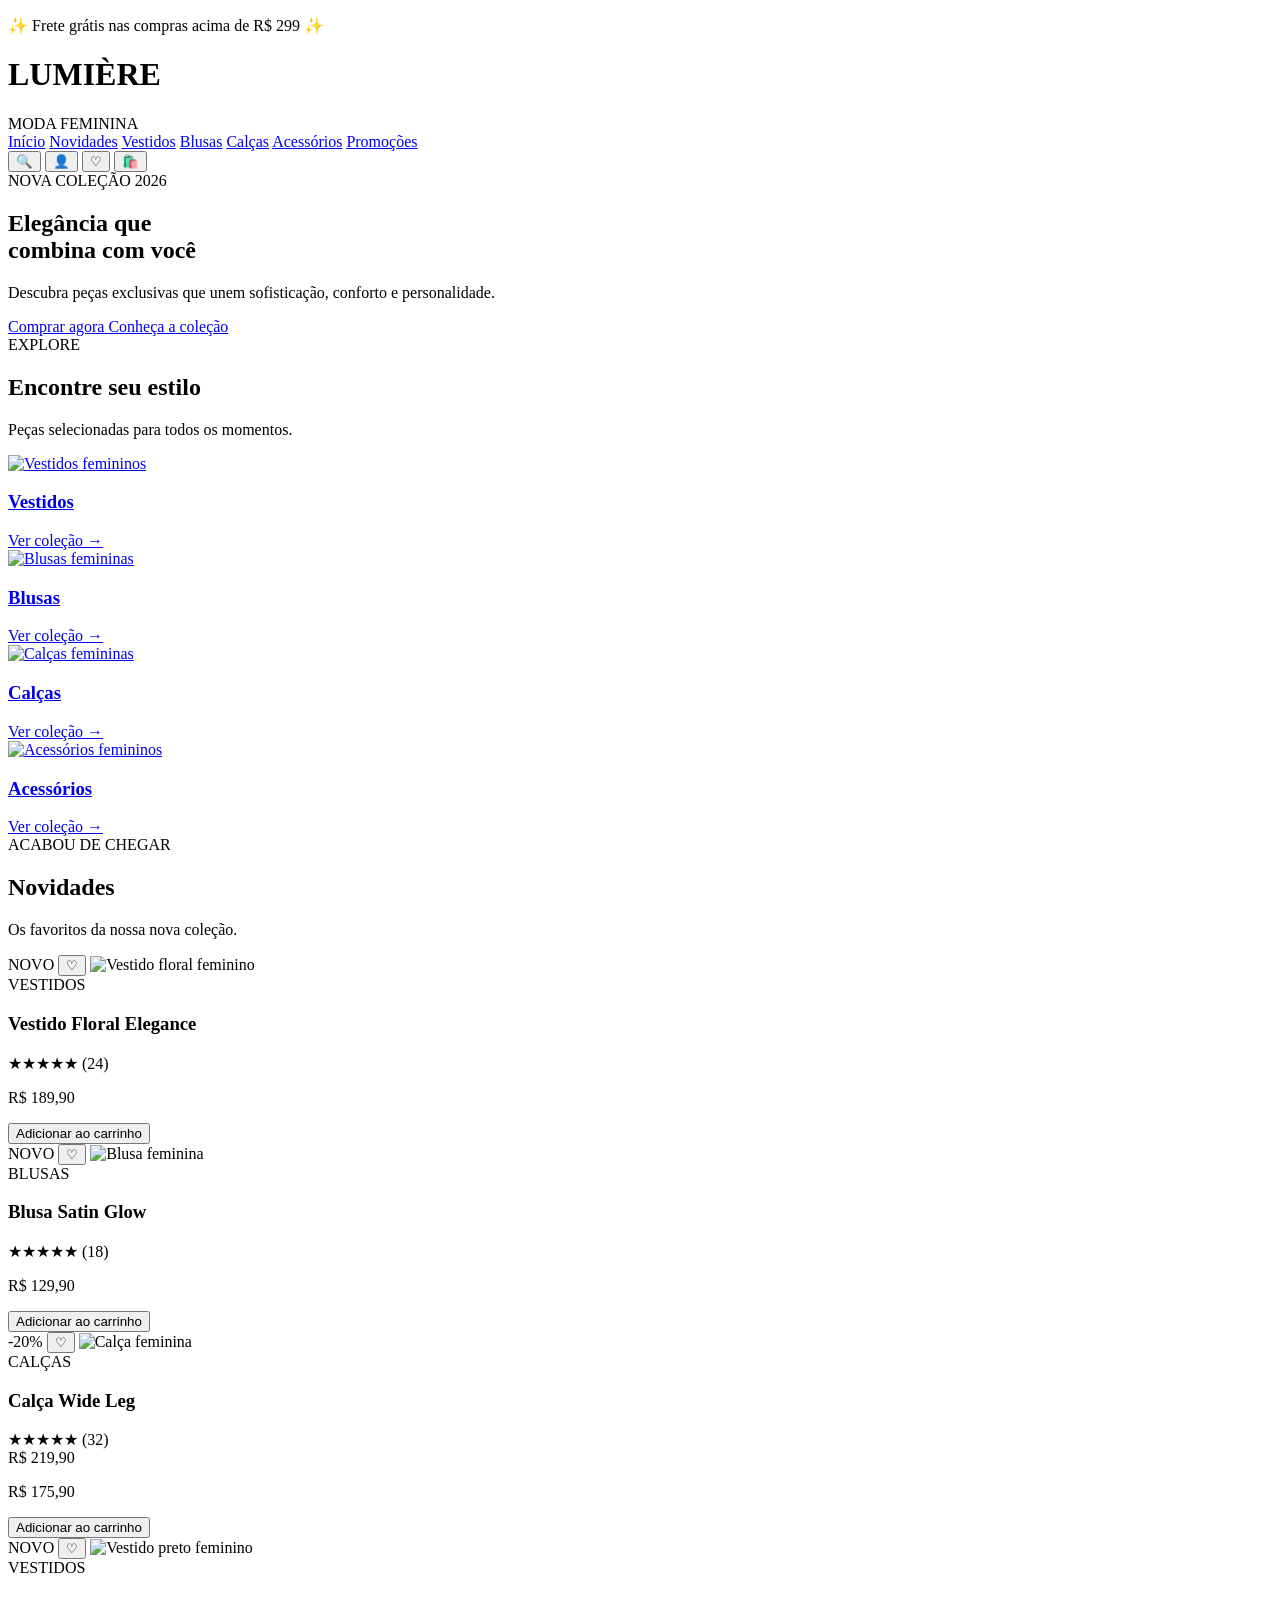
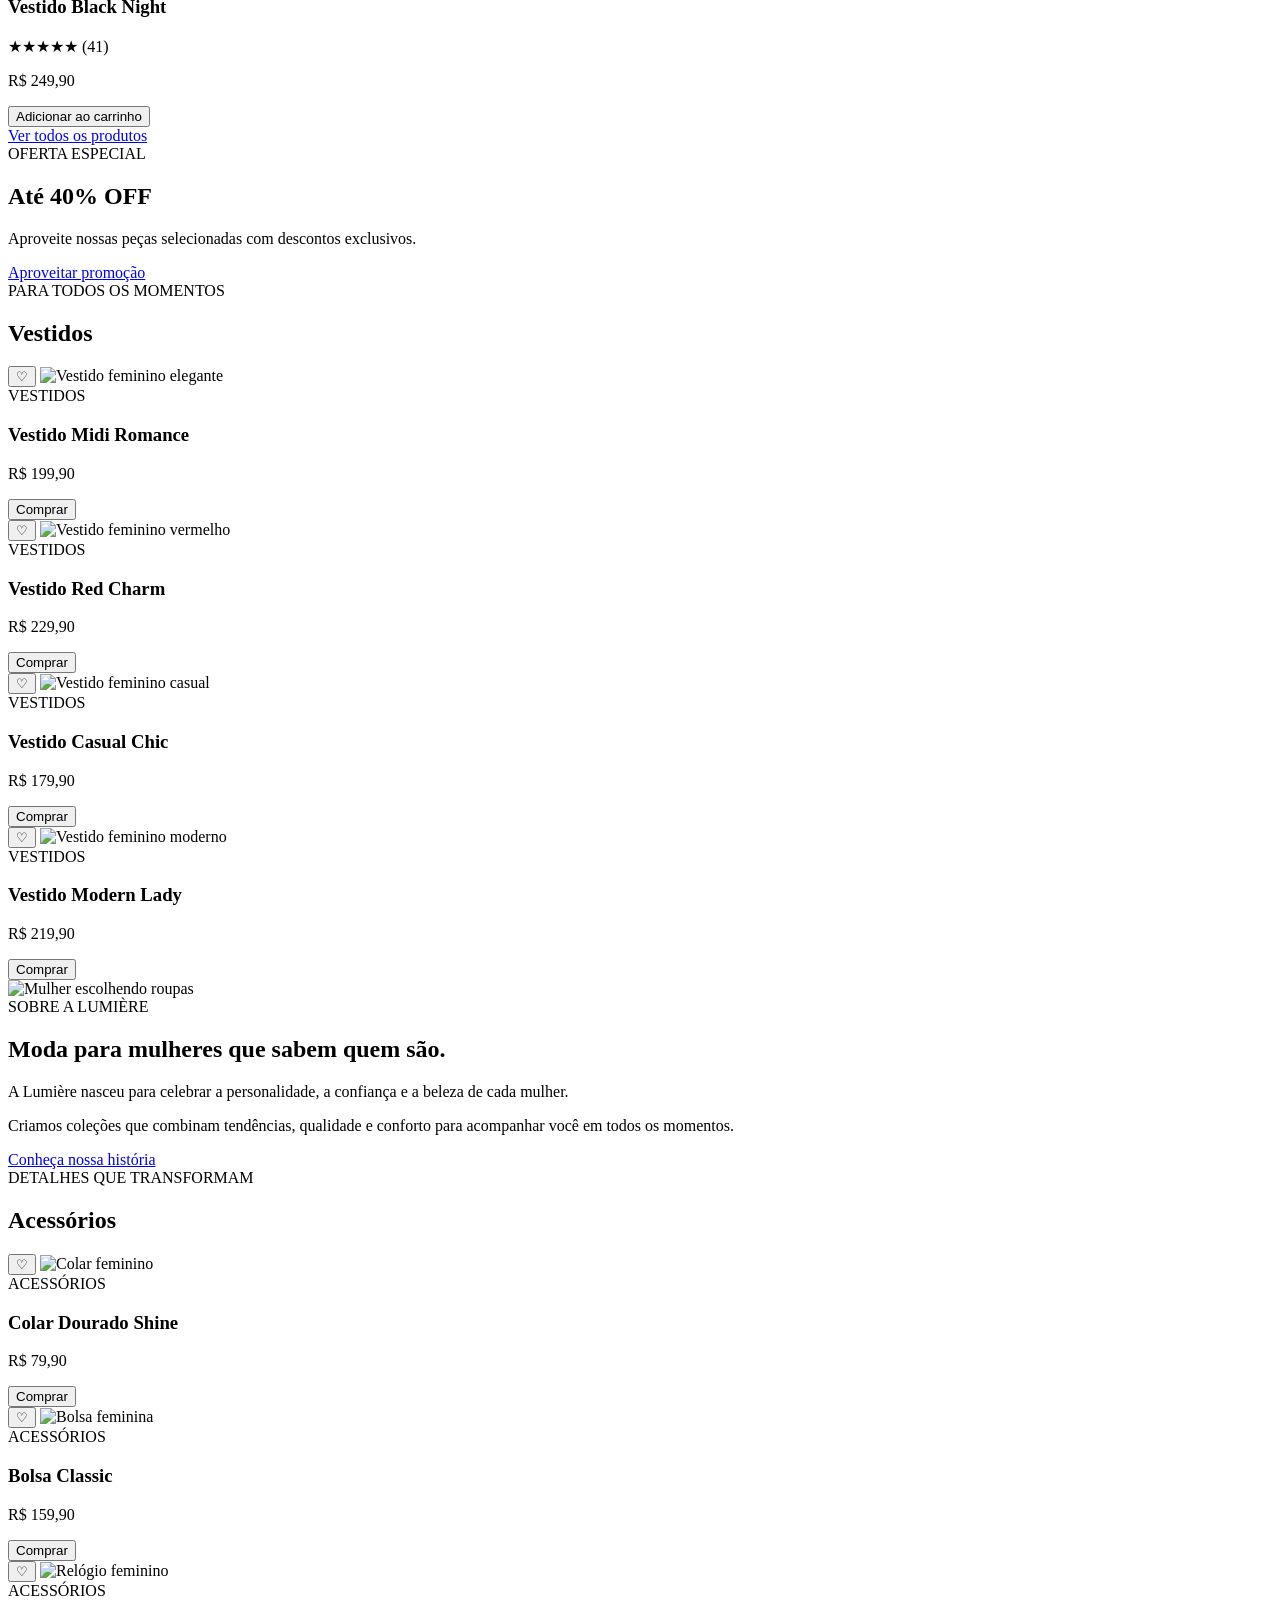
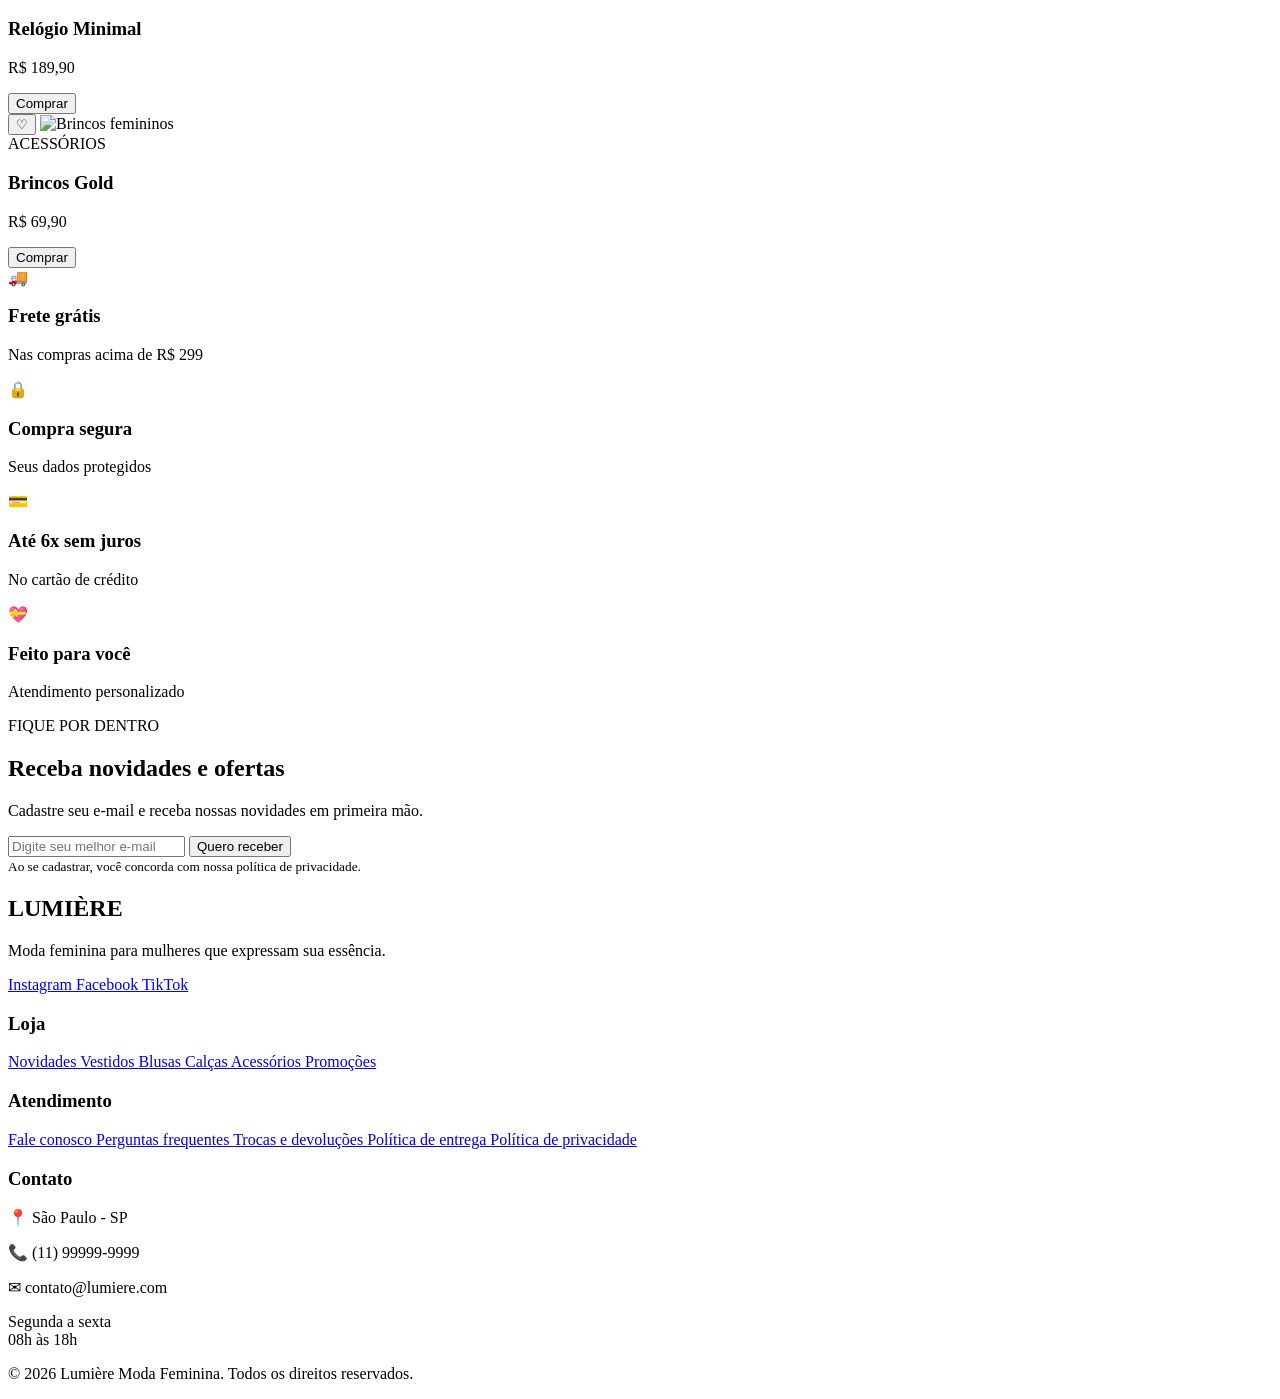
==== Desafio5/index.html @ 8d772837 "Desafios Feitos" ====
<!DOCTYPE html>
<html lang="pt-BR">

<head>
    <meta charset="UTF-8">
    <meta name="viewport" content="width=device-width, initial-scale=1.0">

    <title>LUMIÈRE | Moda Feminina</title>

    <link rel="stylesheet" href="style.css">

    <link rel="preconnect" href="https://fonts.googleapis.com">
    <link rel="preconnect" href="https://fonts.gstatic.com" crossorigin>

    <link href="https://fonts.googleapis.com/css2?family=Playfair+Display:wght@400;500;600;700&family=Poppins:wght@300;400;500;600;700&display=swap"
        rel="stylesheet">
</head>

<body>

    <!-- =========================
         BARRA SUPERIOR
    ========================== -->

    <div class="top-bar">
        <p>✨ Frete grátis nas compras acima de R$ 299 ✨</p>
    </div>


    <!-- =========================
         CABEÇALHO
    ========================== -->

    <header class="header">

        <div class="logo">
            <h1>LUMIÈRE</h1>
            <span>MODA FEMININA</span>
        </div>

        <nav class="menu">

            <a href="#inicio">Início</a>

            <a href="#novidades">Novidades</a>

            <a href="#vestidos">Vestidos</a>

            <a href="#blusas">Blusas</a>

            <a href="#calcas">Calças</a>

            <a href="#acessorios">Acessórios</a>

            <a href="#promocoes">Promoções</a>

        </nav>

        <div class="header-icons">

            <button title="Pesquisar">
                🔍
            </button>

            <button title="Minha conta">
                👤
            </button>

            <button title="Favoritos">
                ♡
            </button>

            <button title="Carrinho">
                🛍️
            </button>

        </div>

    </header>


    <!-- =========================
         BANNER PRINCIPAL
    ========================== -->

    <main>

        <section class="hero" id="inicio">

            <div class="hero-content">

                <span>NOVA COLEÇÃO 2026</span>

                <h2>
                    Elegância que
                    <br>
                    combina com você
                </h2>

                <p>
                    Descubra peças exclusivas que unem
                    sofisticação, conforto e personalidade.
                </p>

                <div class="hero-buttons">

                    <a href="#produtos" class="btn-primary">
                        Comprar agora
                    </a>

                    <a href="#novidades" class="btn-secondary">
                        Conheça a coleção
                    </a>

                </div>

            </div>

        </section>


        <!-- =========================
             CATEGORIAS
        ========================== -->

        <section class="categories">

            <div class="section-title">

                <span>EXPLORE</span>

                <h2>Encontre seu estilo</h2>

                <p>
                    Peças selecionadas para todos os momentos.
                </p>

            </div>


            <div class="category-grid">

                <a href="#vestidos" class="category-card">

                    <img src="https://images.unsplash.com/photo-1496747611176-843222e1e57c?auto=format&fit=crop&w=600&q=80"
                        alt="Vestidos femininos">

                    <div class="category-info">
                        <h3>Vestidos</h3>
                        <span>Ver coleção →</span>
                    </div>

                </a>


                <a href="#blusas" class="category-card">

                    <img src="https://images.unsplash.com/photo-1485968579580-b6d095142e6e?auto=format&fit=crop&w=600&q=80"
                        alt="Blusas femininas">

                    <div class="category-info">
                        <h3>Blusas</h3>
                        <span>Ver coleção →</span>
                    </div>

                </a>


                <a href="#calcas" class="category-card">

                    <img src="https://images.unsplash.com/photo-1506629905607-d9c297d7a0c8?auto=format&fit=crop&w=600&q=80"
                        alt="Calças femininas">

                    <div class="category-info">
                        <h3>Calças</h3>
                        <span>Ver coleção →</span>
                    </div>

                </a>


                <a href="#acessorios" class="category-card">

                    <img src="https://images.unsplash.com/photo-1611652022419-a9419f74343d?auto=format&fit=crop&w=600&q=80"
                        alt="Acessórios femininos">

                    <div class="category-info">
                        <h3>Acessórios</h3>
                        <span>Ver coleção →</span>
                    </div>

                </a>

            </div>

        </section>


        <!-- =========================
             NOVIDADES
        ========================== -->

        <section class="products-section" id="novidades">

            <div class="section-title">

                <span>ACABOU DE CHEGAR</span>

                <h2>Novidades</h2>

                <p>
                    Os favoritos da nossa nova coleção.
                </p>

            </div>


            <div class="products-grid">

                <!-- PRODUTO 1 -->

                <article class="product-card">

                    <div class="product-image">

                        <span class="tag">
                            NOVO
                        </span>

                        <button class="favorite">
                            ♡
                        </button>

                        <img src="https://images.unsplash.com/photo-1595777457583-95e059d581b8?auto=format&fit=crop&w=700&q=80"
                            alt="Vestido floral feminino">

                    </div>

                    <div class="product-info">

                        <span class="product-category">
                            VESTIDOS
                        </span>

                        <h3>
                            Vestido Floral Elegance
                        </h3>

                        <div class="rating">
                            ★★★★★
                            <span>(24)</span>
                        </div>

                        <p class="price">
                            R$ 189,90
                        </p>

                        <button class="buy-button">
                            Adicionar ao carrinho
                        </button>

                    </div>

                </article>


                <!-- PRODUTO 2 -->

                <article class="product-card">

                    <div class="product-image">

                        <span class="tag">
                            NOVO
                        </span>

                        <button class="favorite">
                            ♡
                        </button>

                        <img src="https://images.unsplash.com/photo-1551488831-00ddcb6c6bd3?auto=format&fit=crop&w=700&q=80"
                            alt="Blusa feminina">

                    </div>

                    <div class="product-info">

                        <span class="product-category">
                            BLUSAS
                        </span>

                        <h3>
                            Blusa Satin Glow
                        </h3>

                        <div class="rating">
                            ★★★★★
                            <span>(18)</span>
                        </div>

                        <p class="price">
                            R$ 129,90
                        </p>

                        <button class="buy-button">
                            Adicionar ao carrinho
                        </button>

                    </div>

                </article>


                <!-- PRODUTO 3 -->

                <article class="product-card">

                    <div class="product-image">

                        <span class="tag discount">
                            -20%
                        </span>

                        <button class="favorite">
                            ♡
                        </button>

                        <img src="https://images.unsplash.com/photo-1583496661160-fb5886a0aaaa?auto=format&fit=crop&w=700&q=80"
                            alt="Calça feminina">

                    </div>

                    <div class="product-info">

                        <span class="product-category">
                            CALÇAS
                        </span>

                        <h3>
                            Calça Wide Leg
                        </h3>

                        <div class="rating">
                            ★★★★★
                            <span>(32)</span>
                        </div>

                        <div class="prices">

                            <span class="old-price">
                                R$ 219,90
                            </span>

                            <p class="price">
                                R$ 175,90
                            </p>

                        </div>

                        <button class="buy-button">
                            Adicionar ao carrinho
                        </button>

                    </div>

                </article>


                <!-- PRODUTO 4 -->

                <article class="product-card">

                    <div class="product-image">

                        <span class="tag">
                            NOVO
                        </span>

                        <button class="favorite">
                            ♡
                        </button>

                        <img src="https://images.unsplash.com/photo-1515372039744-b8f02a3ae446?auto=format&fit=crop&w=700&q=80"
                            alt="Vestido preto feminino">

                    </div>

                    <div class="product-info">

                        <span class="product-category">
                            VESTIDOS
                        </span>

                        <h3>
                            Vestido Black Night
                        </h3>

                        <div class="rating">
                            ★★★★★
                            <span>(41)</span>
                        </div>

                        <p class="price">
                            R$ 249,90
                        </p>

                        <button class="buy-button">
                            Adicionar ao carrinho
                        </button>

                    </div>

                </article>

            </div>


            <div class="center-button">

                <a href="#" class="outline-button">
                    Ver todos os produtos
                </a>

            </div>

        </section>


        <!-- =========================
             BANNER PROMOCIONAL
        ========================== -->

        <section class="promo" id="promocoes">

            <div class="promo-content">

                <span>OFERTA ESPECIAL</span>

                <h2>
                    Até 40% OFF
                </h2>

                <p>
                    Aproveite nossas peças selecionadas
                    com descontos exclusivos.
                </p>

                <a href="#" class="promo-button">
                    Aproveitar promoção
                </a>

            </div>

        </section>


        <!-- =========================
             VESTIDOS
        ========================== -->

        <section class="products-section" id="vestidos">

            <div class="section-title">

                <span>PARA TODOS OS MOMENTOS</span>

                <h2>Vestidos</h2>

            </div>


            <div class="products-grid">

                <article class="product-card">

                    <div class="product-image">

                        <button class="favorite">♡</button>

                        <img src="https://images.unsplash.com/photo-1572804013309-59a88b7e92f1?auto=format&fit=crop&w=700&q=80"
                            alt="Vestido feminino elegante">

                    </div>

                    <div class="product-info">

                        <span class="product-category">
                            VESTIDOS
                        </span>

                        <h3>
                            Vestido Midi Romance
                        </h3>

                        <p class="price">
                            R$ 199,90
                        </p>

                        <button class="buy-button">
                            Comprar
                        </button>

                    </div>

                </article>


                <article class="product-card">

                    <div class="product-image">

                        <button class="favorite">♡</button>

                        <img src="https://images.unsplash.com/photo-1566174053879-31528523f8ae?auto=format&fit=crop&w=700&q=80"
                            alt="Vestido feminino vermelho">

                    </div>

                    <div class="product-info">

                        <span class="product-category">
                            VESTIDOS
                        </span>

                        <h3>
                            Vestido Red Charm
                        </h3>

                        <p class="price">
                            R$ 229,90
                        </p>

                        <button class="buy-button">
                            Comprar
                        </button>

                    </div>

                </article>


                <article class="product-card">

                    <div class="product-image">

                        <button class="favorite">♡</button>

                        <img src="https://images.unsplash.com/photo-1591369822096-ffd140ec948f?auto=format&fit=crop&w=700&q=80"
                            alt="Vestido feminino casual">

                    </div>

                    <div class="product-info">

                        <span class="product-category">
                            VESTIDOS
                        </span>

                        <h3>
                            Vestido Casual Chic
                        </h3>

                        <p class="price">
                            R$ 179,90
                        </p>

                        <button class="buy-button">
                            Comprar
                        </button>

                    </div>

                </article>


                <article class="product-card">

                    <div class="product-image">

                        <button class="favorite">♡</button>

                        <img src="https://images.unsplash.com/photo-1539008835657-9e8e9680c956?auto=format&fit=crop&w=700&q=80"
                            alt="Vestido feminino moderno">

                    </div>

                    <div class="product-info">

                        <span class="product-category">
                            VESTIDOS
                        </span>

                        <h3>
                            Vestido Modern Lady
                        </h3>

                        <p class="price">
                            R$ 219,90
                        </p>

                        <button class="buy-button">
                            Comprar
                        </button>

                    </div>

                </article>

            </div>

        </section>


        <!-- =========================
             SOBRE A MARCA
        ========================== -->

        <section class="about">

            <div class="about-image">

                <img src="https://images.unsplash.com/photo-1483985988355-763728e1935b?auto=format&fit=crop&w=900&q=80"
                    alt="Mulher escolhendo roupas">

            </div>

            <div class="about-content">

                <span>SOBRE A LUMIÈRE</span>

                <h2>
                    Moda para mulheres
                    que sabem quem são.
                </h2>

                <p>
                    A Lumière nasceu para celebrar a personalidade,
                    a confiança e a beleza de cada mulher.
                </p>

                <p>
                    Criamos coleções que combinam tendências,
                    qualidade e conforto para acompanhar você
                    em todos os momentos.
                </p>

                <a href="#" class="outline-button">
                    Conheça nossa história
                </a>

            </div>

        </section>


        <!-- =========================
             ACESSÓRIOS
        ========================== -->

        <section class="products-section" id="acessorios">

            <div class="section-title">

                <span>DETALHES QUE TRANSFORMAM</span>

                <h2>Acessórios</h2>

            </div>


            <div class="products-grid">

                <article class="product-card">

                    <div class="product-image">

                        <button class="favorite">♡</button>

                        <img src="https://images.unsplash.com/photo-1617038220319-276d3cfab638?auto=format&fit=crop&w=700&q=80"
                            alt="Colar feminino">

                    </div>

                    <div class="product-info">

                        <span class="product-category">
                            ACESSÓRIOS
                        </span>

                        <h3>
                            Colar Dourado Shine
                        </h3>

                        <p class="price">
                            R$ 79,90
                        </p>

                        <button class="buy-button">
                            Comprar
                        </button>

                    </div>

                </article>


                <article class="product-card">

                    <div class="product-image">

                        <button class="favorite">♡</button>

                        <img src="https://images.unsplash.com/photo-1584917865442-de89df76afd3?auto=format&fit=crop&w=700&q=80"
                            alt="Bolsa feminina">

                    </div>

                    <div class="product-info">

                        <span class="product-category">
                            ACESSÓRIOS
                        </span>

                        <h3>
                            Bolsa Classic
                        </h3>

                        <p class="price">
                            R$ 159,90
                        </p>

                        <button class="buy-button">
                            Comprar
                        </button>

                    </div>

                </article>


                <article class="product-card">

                    <div class="product-image">

                        <button class="favorite">♡</button>

                        <img src="https://images.unsplash.com/photo-1523170335258-f5ed11844a49?auto=format&fit=crop&w=700&q=80"
                            alt="Relógio feminino">

                    </div>

                    <div class="product-info">

                        <span class="product-category">
                            ACESSÓRIOS
                        </span>

                        <h3>
                            Relógio Minimal
                        </h3>

                        <p class="price">
                            R$ 189,90
                        </p>

                        <button class="buy-button">
                            Comprar
                        </button>

                    </div>

                </article>


                <article class="product-card">

                    <div class="product-image">

                        <button class="favorite">♡</button>

                        <img src="https://images.unsplash.com/photo-1515562141207-7a88fb7ce338?auto=format&fit=crop&w=700&q=80"
                            alt="Brincos femininos">

                    </div>

                    <div class="product-info">

                        <span class="product-category">
                            ACESSÓRIOS
                        </span>

                        <h3>
                            Brincos Gold
                        </h3>

                        <p class="price">
                            R$ 69,90
                        </p>

                        <button class="buy-button">
                            Comprar
                        </button>

                    </div>

                </article>

            </div>

        </section>


        <!-- =========================
             BENEFÍCIOS
        ========================== -->

        <section class="benefits">

            <div class="benefit">

                <div class="benefit-icon">
                    🚚
                </div>

                <h3>
                    Frete grátis
                </h3>

                <p>
                    Nas compras acima de R$ 299
                </p>

            </div>


            <div class="benefit">

                <div class="benefit-icon">
                    🔒
                </div>

                <h3>
                    Compra segura
                </h3>

                <p>
                    Seus dados protegidos
                </p>

            </div>


            <div class="benefit">

                <div class="benefit-icon">
                    💳
                </div>

                <h3>
                    Até 6x sem juros
                </h3>

                <p>
                    No cartão de crédito
                </p>

            </div>


            <div class="benefit">

                <div class="benefit-icon">
                    💝
                </div>

                <h3>
                    Feito para você
                </h3>

                <p>
                    Atendimento personalizado
                </p>

            </div>

        </section>


        <!-- =========================
             NEWSLETTER
        ========================== -->

        <section class="newsletter">

            <div class="newsletter-content">

                <span>FIQUE POR DENTRO</span>

                <h2>
                    Receba novidades e ofertas
                </h2>

                <p>
                    Cadastre seu e-mail e receba nossas
                    novidades em primeira mão.
                </p>


                <form class="newsletter-form">

                    <input
                        type="email"
                        placeholder="Digite seu melhor e-mail"
                        required
                    >

                    <button type="submit">
                        Quero receber
                    </button>

                </form>

                <small>
                    Ao se cadastrar, você concorda com nossa
                    política de privacidade.
                </small>

            </div>

        </section>

    </main>


    <!-- =========================
         RODAPÉ
    ========================== -->

    <footer class="footer">

        <div class="footer-container">


            <div class="footer-brand">

                <h2>
                    LUMIÈRE
                </h2>

                <p>
                    Moda feminina para mulheres
                    que expressam sua essência.
                </p>

                <div class="social">

                    <a href="#">
                        Instagram
                    </a>

                    <a href="#">
                        Facebook
                    </a>

                    <a href="#">
                        TikTok
                    </a>

                </div>

            </div>


            <div class="footer-column">

                <h3>
                    Loja
                </h3>

                <a href="#">
                    Novidades
                </a>

                <a href="#">
                    Vestidos
                </a>

                <a href="#">
                    Blusas
                </a>

                <a href="#">
                    Calças
                </a>

                <a href="#">
                    Acessórios
                </a>

                <a href="#">
                    Promoções
                </a>

            </div>


            <div class="footer-column">

                <h3>
                    Atendimento
                </h3>

                <a href="#">
                    Fale conosco
                </a>

                <a href="#">
                    Perguntas frequentes
                </a>

                <a href="#">
                    Trocas e devoluções
                </a>

                <a href="#">
                    Política de entrega
                </a>

                <a href="#">
                    Política de privacidade
                </a>

            </div>


            <div class="footer-column">

                <h3>
                    Contato
                </h3>

                <p>
                    📍 São Paulo - SP
                </p>

                <p>
                    📞 (11) 99999-9999
                </p>

                <p>
                    ✉ contato@lumiere.com
                </p>

                <p>
                    Segunda a sexta
                    <br>
                    08h às 18h
                </p>

            </div>

        </div>


        <div class="footer-bottom">

            <p>
                © 2026 Lumière Moda Feminina.
                Todos os direitos reservados.
            </p>

        </div>

    </footer>


</body>

</html>
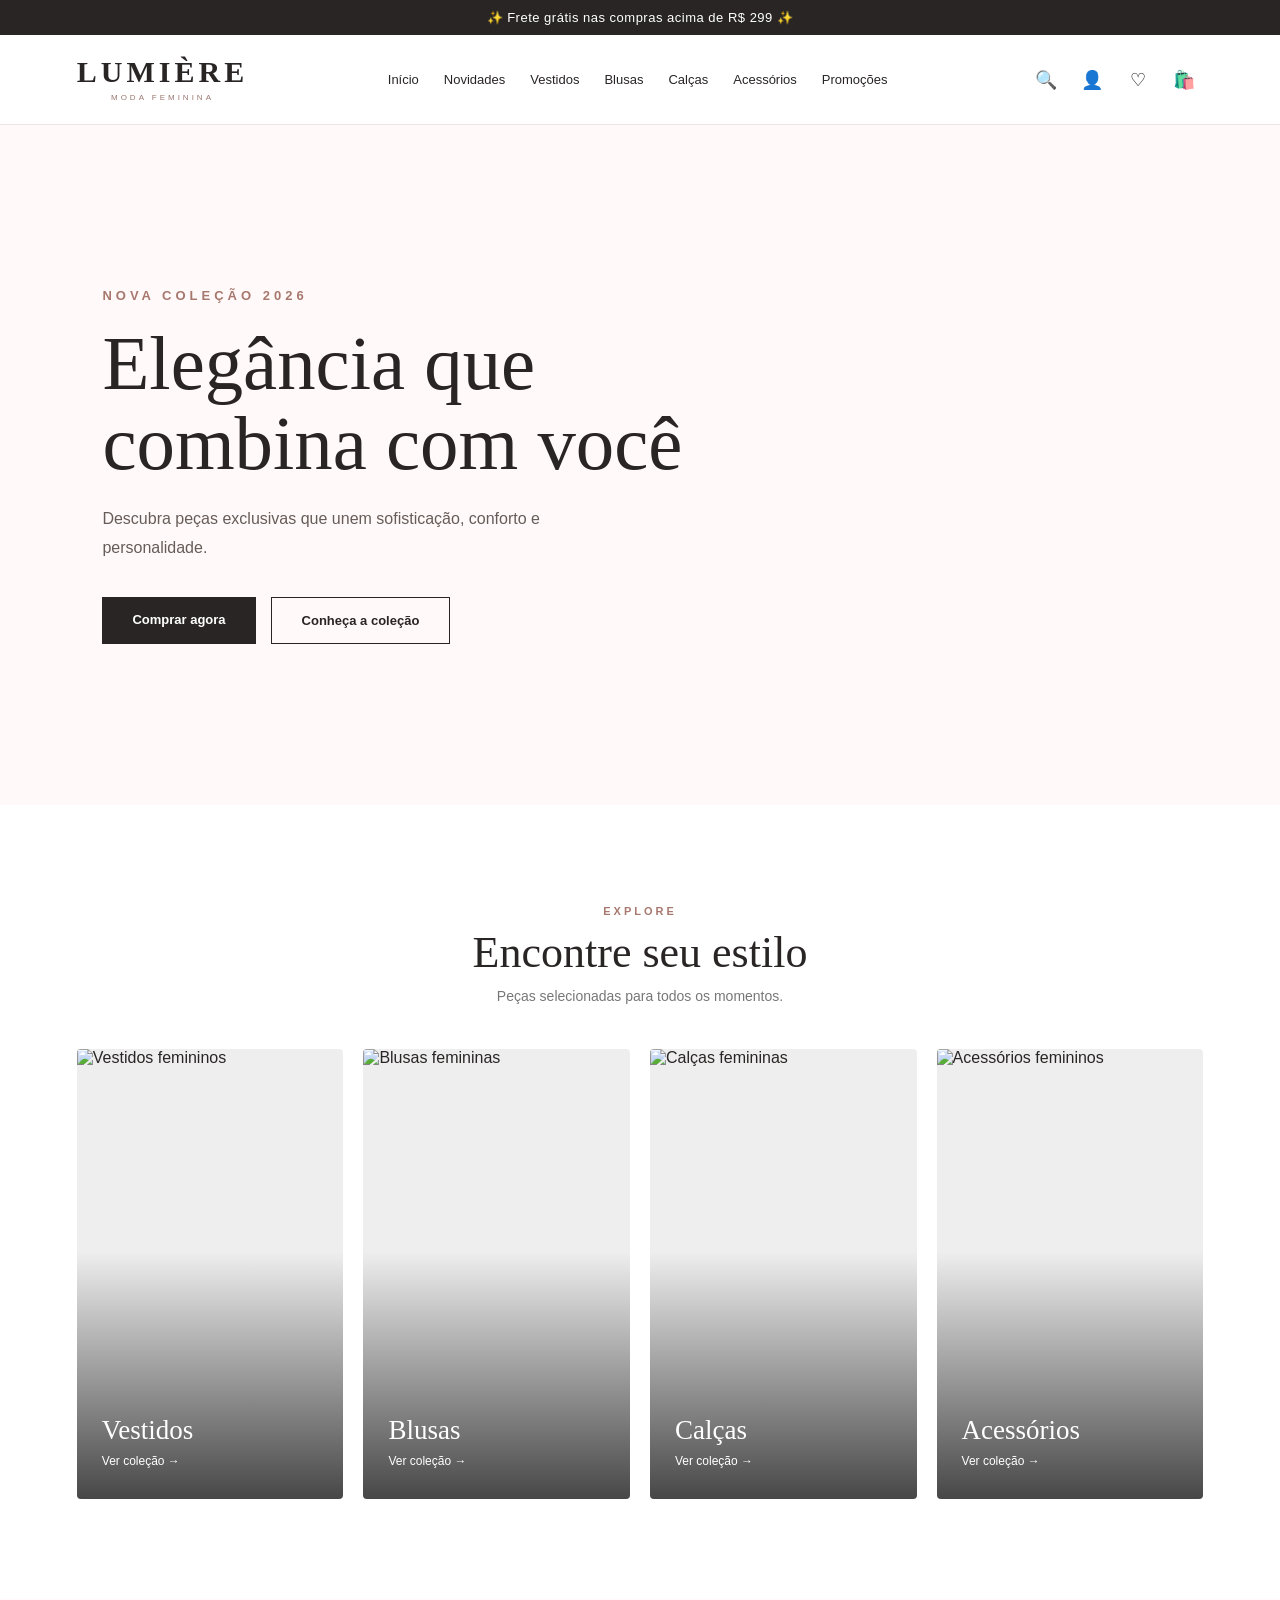
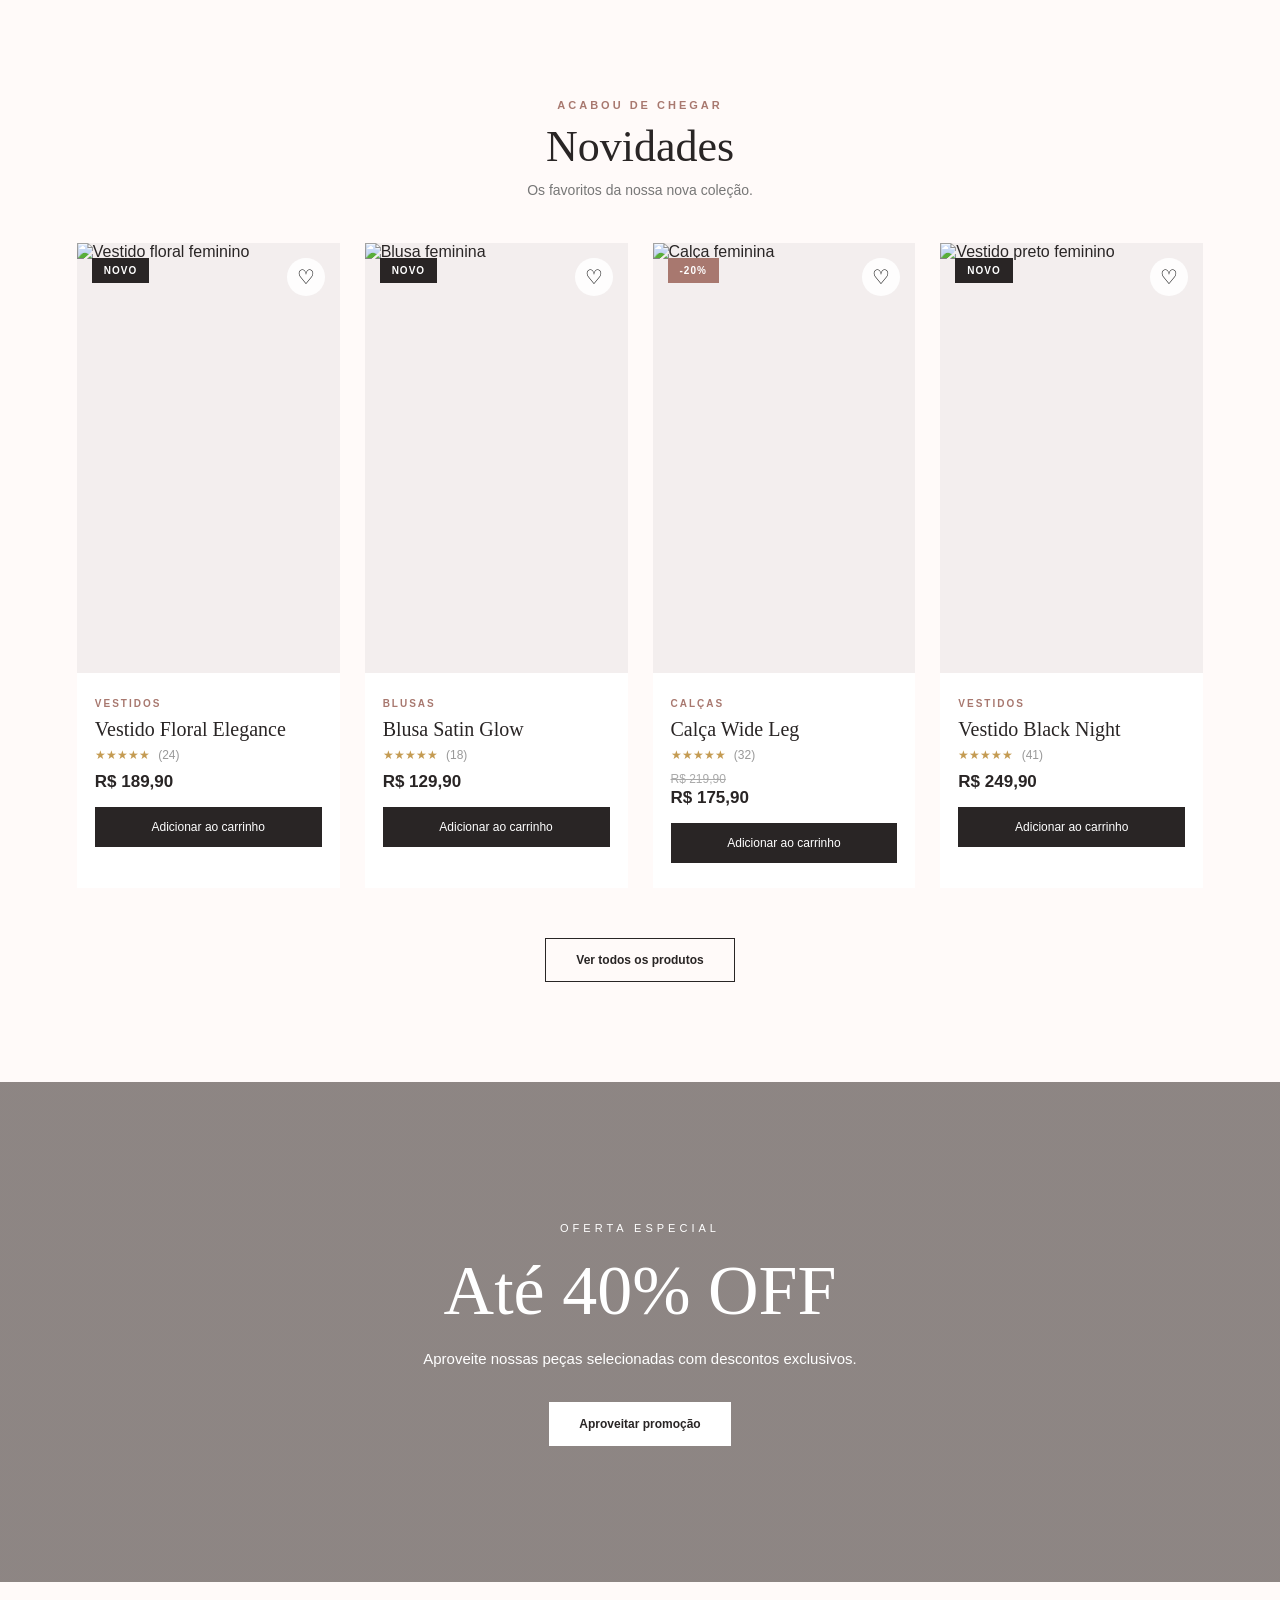
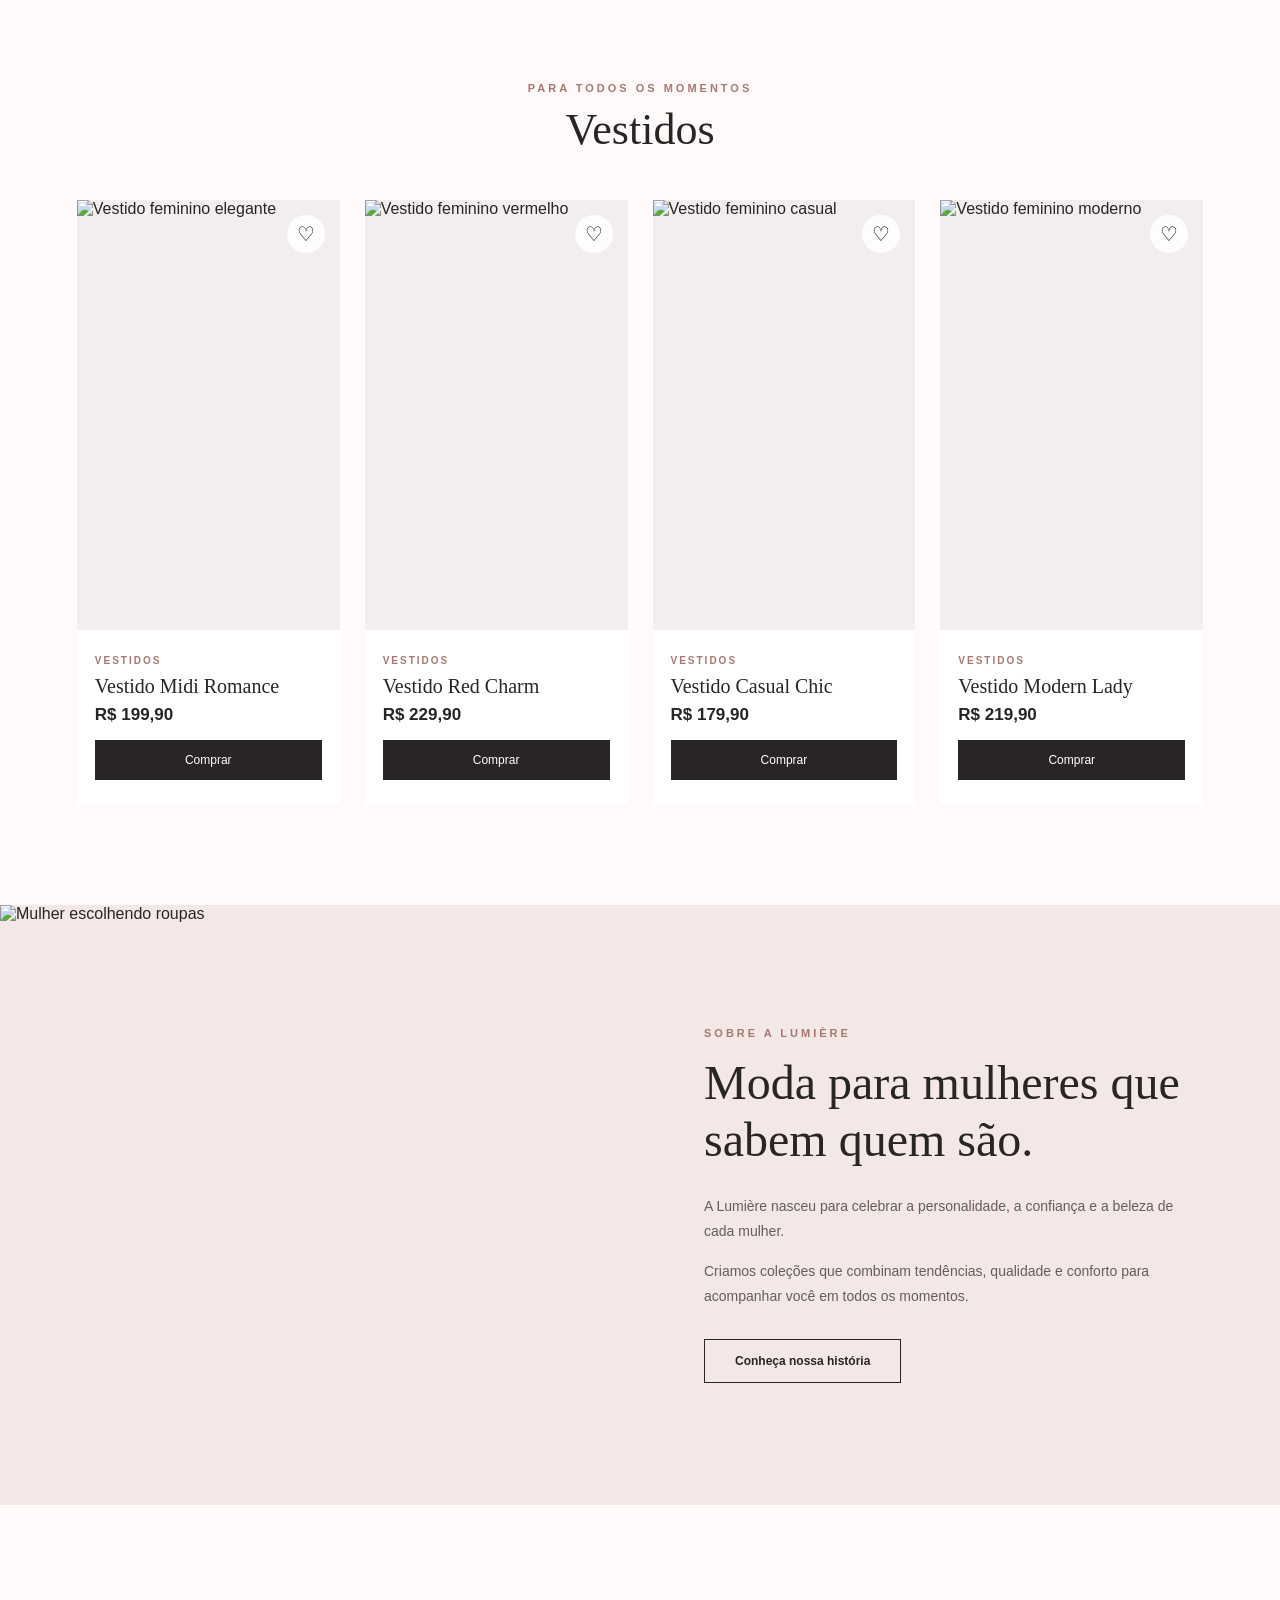
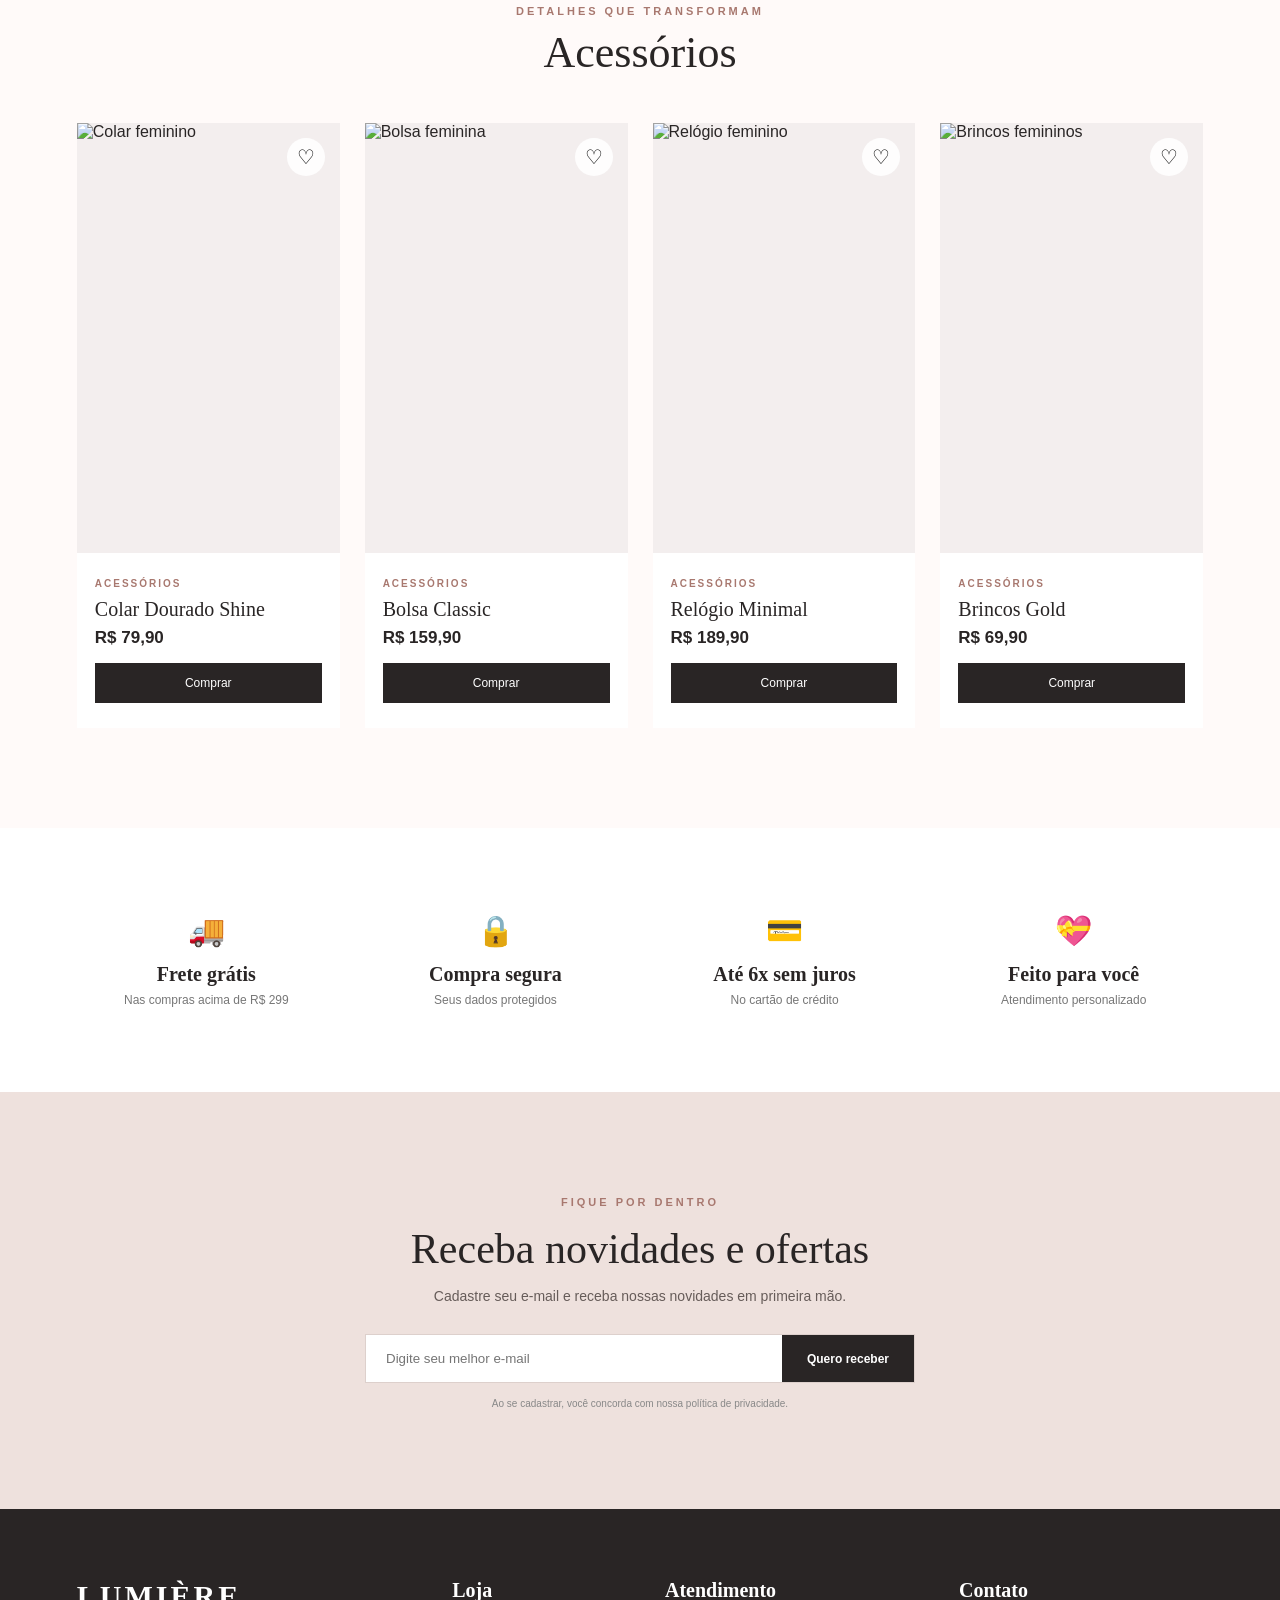
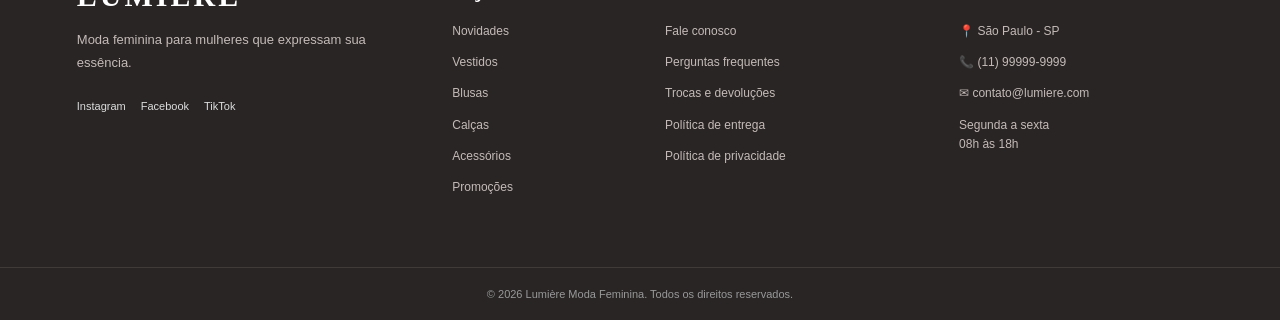
==== commit b9e825be: "Alteração" ====
--- a/Desafio5/index.html
+++ b/Desafio5/index.html
@@ -7,7 +7,7 @@
 
     <title>LUMIÈRE | Moda Feminina</title>
 
-    <link rel="stylesheet" href="style.css">
+    <link rel="stylesheet" href="loja.css">
 
     <link rel="preconnect" href="https://fonts.googleapis.com">
     <link rel="preconnect" href="https://fonts.gstatic.com" crossorigin>
--- a/Desafio5/loja.css
+++ b/Desafio5/loja.css
@@ -0,0 +1,1324 @@
+/* =====================================================
+   CONFIGURAÇÕES GERAIS
+===================================================== */
+
+* {
+    margin: 0;
+    padding: 0;
+    box-sizing: border-box;
+}
+
+html {
+    scroll-behavior: smooth;
+}
+
+body {
+    font-family: "Poppins", sans-serif;
+    background-color: #fffaf9;
+    color: #292525;
+}
+
+a {
+    text-decoration: none;
+    color: inherit;
+}
+
+button {
+    font-family: inherit;
+    cursor: pointer;
+}
+
+img {
+    width: 100%;
+    display: block;
+}
+
+
+/* =====================================================
+   BARRA SUPERIOR
+===================================================== */
+
+.top-bar {
+    width: 100%;
+    background-color: #292525;
+    color: white;
+    text-align: center;
+    padding: 10px;
+    font-size: 13px;
+    letter-spacing: 0.5px;
+}
+
+
+/* =====================================================
+   CABEÇALHO
+===================================================== */
+
+.header {
+    width: 100%;
+    min-height: 90px;
+    padding: 20px 6%;
+    background-color: #ffffff;
+
+    display: flex;
+    align-items: center;
+    justify-content: space-between;
+
+    border-bottom: 1px solid #eee4e1;
+
+    position: sticky;
+    top: 0;
+    z-index: 1000;
+}
+
+
+/* LOGO */
+
+.logo {
+    text-align: center;
+    line-height: 1;
+}
+
+.logo h1 {
+    font-family: "Playfair Display", serif;
+    font-size: 30px;
+    font-weight: 600;
+    letter-spacing: 4px;
+}
+
+.logo span {
+    font-size: 8px;
+    letter-spacing: 3px;
+    color: #9b7770;
+}
+
+
+/* MENU */
+
+.menu {
+    display: flex;
+    align-items: center;
+    gap: 25px;
+}
+
+.menu a {
+    position: relative;
+
+    font-size: 13px;
+    font-weight: 500;
+
+    transition: 0.3s;
+}
+
+.menu a::after {
+    content: "";
+
+    position: absolute;
+    left: 0;
+    bottom: -7px;
+
+    width: 0;
+    height: 2px;
+
+    background-color: #b78b82;
+
+    transition: 0.3s;
+}
+
+.menu a:hover {
+    color: #a8786f;
+}
+
+.menu a:hover::after {
+    width: 100%;
+}
+
+
+/* ÍCONES */
+
+.header-icons {
+    display: flex;
+    align-items: center;
+    gap: 8px;
+}
+
+.header-icons button {
+    border: none;
+    background: transparent;
+
+    width: 38px;
+    height: 38px;
+
+    border-radius: 50%;
+
+    font-size: 18px;
+
+    transition: 0.3s;
+}
+
+.header-icons button:hover {
+    background-color: #f5e9e6;
+    transform: translateY(-2px);
+}
+
+
+/* =====================================================
+   HERO
+===================================================== */
+
+.hero {
+    min-height: 680px;
+
+    display: flex;
+    align-items: center;
+
+    padding: 80px 8%;
+
+    background-image:
+        linear-gradient(
+            90deg,
+            rgba(255, 250, 249, 0.95) 0%,
+            rgba(255, 250, 249, 0.75) 45%,
+            rgba(255, 250, 249, 0.05) 100%
+        ),
+        url("https://images.unsplash.com/photo-1483985988355-763728e1935b?auto=format&fit=crop&w=1800&q=85");
+
+    background-size: cover;
+    background-position: center;
+}
+
+.hero-content {
+    max-width: 600px;
+}
+
+.hero-content > span {
+    color: #a8786f;
+
+    font-size: 13px;
+    font-weight: 600;
+
+    letter-spacing: 4px;
+}
+
+.hero h2 {
+    margin: 20px 0;
+
+    font-family: "Playfair Display", serif;
+
+    font-size: clamp(45px, 6vw, 80px);
+    line-height: 1.05;
+
+    font-weight: 500;
+}
+
+.hero p {
+    max-width: 500px;
+
+    color: #665c59;
+
+    font-size: 16px;
+    line-height: 1.8;
+
+    margin-bottom: 35px;
+}
+
+
+/* BOTÕES DO HERO */
+
+.hero-buttons {
+    display: flex;
+    gap: 15px;
+    flex-wrap: wrap;
+}
+
+.btn-primary,
+.btn-secondary {
+    padding: 15px 30px;
+
+    font-size: 13px;
+    font-weight: 600;
+
+    transition: 0.3s;
+}
+
+.btn-primary {
+    background-color: #292525;
+    color: white;
+}
+
+.btn-primary:hover {
+    background-color: #a8786f;
+    transform: translateY(-3px);
+}
+
+.btn-secondary {
+    border: 1px solid #292525;
+    background-color: transparent;
+}
+
+.btn-secondary:hover {
+    background-color: #292525;
+    color: white;
+}
+
+
+/* =====================================================
+   TÍTULOS DAS SEÇÕES
+===================================================== */
+
+.section-title {
+    text-align: center;
+    margin-bottom: 45px;
+}
+
+.section-title span {
+    display: block;
+
+    color: #a8786f;
+
+    font-size: 11px;
+    font-weight: 600;
+
+    letter-spacing: 3px;
+
+    margin-bottom: 10px;
+}
+
+.section-title h2 {
+    font-family: "Playfair Display", serif;
+
+    font-size: 44px;
+    font-weight: 500;
+
+    margin-bottom: 10px;
+}
+
+.section-title p {
+    color: #777;
+
+    font-size: 14px;
+}
+
+
+/* =====================================================
+   CATEGORIAS
+===================================================== */
+
+.categories {
+    padding: 100px 6%;
+    background-color: #ffffff;
+}
+
+.category-grid {
+    max-width: 1300px;
+    margin: auto;
+
+    display: grid;
+    grid-template-columns: repeat(4, 1fr);
+
+    gap: 20px;
+}
+
+.category-card {
+    position: relative;
+
+    height: 450px;
+
+    overflow: hidden;
+
+    background-color: #eee;
+
+    border-radius: 4px;
+}
+
+.category-card img {
+    height: 100%;
+    object-fit: cover;
+
+    transition: transform 0.7s ease;
+}
+
+.category-card:hover img {
+    transform: scale(1.08);
+}
+
+.category-card::after {
+    content: "";
+
+    position: absolute;
+
+    inset: 0;
+
+    background: linear-gradient(
+        transparent 45%,
+        rgba(0, 0, 0, 0.7)
+    );
+}
+
+.category-info {
+    position: absolute;
+
+    bottom: 30px;
+    left: 25px;
+
+    z-index: 2;
+
+    color: white;
+}
+
+.category-info h3 {
+    font-family: "Playfair Display", serif;
+
+    font-size: 27px;
+    font-weight: 500;
+
+    margin-bottom: 5px;
+}
+
+.category-info span {
+    font-size: 12px;
+}
+
+
+/* =====================================================
+   PRODUTOS
+===================================================== */
+
+.products-section {
+    padding: 100px 6%;
+    background-color: #fffaf9;
+}
+
+.products-grid {
+    max-width: 1300px;
+    margin: auto;
+
+    display: grid;
+    grid-template-columns: repeat(4, 1fr);
+
+    gap: 25px;
+}
+
+.product-card {
+    background-color: #ffffff;
+
+    overflow: hidden;
+
+    transition: 0.3s;
+}
+
+.product-card:hover {
+    transform: translateY(-7px);
+
+    box-shadow:
+        0 15px 35px rgba(40, 25, 20, 0.08);
+}
+
+
+/* IMAGEM DO PRODUTO */
+
+.product-image {
+    height: 430px;
+
+    position: relative;
+
+    overflow: hidden;
+
+    background-color: #f3eeee;
+}
+
+.product-image img {
+    width: 100%;
+    height: 100%;
+
+    object-fit: cover;
+
+    transition: transform 0.5s ease;
+}
+
+.product-card:hover .product-image img {
+    transform: scale(1.05);
+}
+
+
+/* TAG */
+
+.tag {
+    position: absolute;
+
+    top: 15px;
+    left: 15px;
+
+    z-index: 5;
+
+    background-color: #292525;
+    color: white;
+
+    padding: 7px 12px;
+
+    font-size: 10px;
+    font-weight: 600;
+
+    letter-spacing: 1px;
+}
+
+.tag.discount {
+    background-color: #a8786f;
+}
+
+
+/* FAVORITO */
+
+.favorite {
+    position: absolute;
+
+    top: 15px;
+    right: 15px;
+
+    z-index: 5;
+
+    width: 38px;
+    height: 38px;
+
+    border: none;
+
+    border-radius: 50%;
+
+    background-color: rgba(255, 255, 255, 0.9);
+
+    font-size: 20px;
+
+    transition: 0.3s;
+}
+
+.favorite:hover {
+    background-color: #292525;
+    color: white;
+}
+
+
+/* INFORMAÇÕES */
+
+.product-info {
+    padding: 20px 18px 25px;
+}
+
+.product-category {
+    color: #a8786f;
+
+    font-size: 10px;
+    font-weight: 600;
+
+    letter-spacing: 2px;
+}
+
+.product-info h3 {
+    font-family: "Playfair Display", serif;
+
+    font-size: 20px;
+    font-weight: 500;
+
+    margin: 7px 0;
+}
+
+.rating {
+    color: #c49b52;
+
+    font-size: 12px;
+
+    margin-bottom: 10px;
+}
+
+.rating span {
+    color: #999;
+    margin-left: 5px;
+}
+
+.price {
+    font-size: 17px;
+    font-weight: 600;
+
+    margin-bottom: 15px;
+}
+
+.old-price {
+    display: block;
+
+    color: #aaa;
+
+    font-size: 12px;
+
+    text-decoration: line-through;
+}
+
+.prices .price {
+    margin-top: 2px;
+}
+
+
+/* BOTÃO COMPRAR */
+
+.buy-button {
+    width: 100%;
+
+    padding: 12px;
+
+    border: 1px solid #292525;
+
+    background-color: #292525;
+    color: white;
+
+    font-size: 12px;
+    font-weight: 500;
+
+    transition: 0.3s;
+}
+
+.buy-button:hover {
+    background-color: transparent;
+    color: #292525;
+}
+
+
+/* =====================================================
+   BOTÃO CENTRAL
+===================================================== */
+
+.center-button {
+    display: flex;
+    justify-content: center;
+
+    margin-top: 50px;
+}
+
+.outline-button {
+    display: inline-block;
+
+    padding: 14px 30px;
+
+    border: 1px solid #292525;
+
+    font-size: 12px;
+    font-weight: 600;
+
+    transition: 0.3s;
+}
+
+.outline-button:hover {
+    background-color: #292525;
+    color: white;
+}
+
+
+/* =====================================================
+   PROMOÇÃO
+===================================================== */
+
+.promo {
+    min-height: 500px;
+
+    display: flex;
+    align-items: center;
+    justify-content: center;
+
+    text-align: center;
+
+    padding: 80px 20px;
+
+    background-image:
+        linear-gradient(
+            rgba(48, 38, 35, 0.55),
+            rgba(48, 38, 35, 0.55)
+        ),
+        url("https://images.unsplash.com/photo-1485968579580-b6d095142e6e?auto=format&fit=crop&w=1800&q=85");
+
+    background-size: cover;
+    background-position: center;
+
+    color: white;
+}
+
+.promo-content {
+    max-width: 600px;
+}
+
+.promo-content span {
+    font-size: 11px;
+    letter-spacing: 4px;
+}
+
+.promo-content h2 {
+    font-family: "Playfair Display", serif;
+
+    font-size: 70px;
+    font-weight: 500;
+
+    margin: 15px 0;
+}
+
+.promo-content p {
+    font-size: 15px;
+
+    line-height: 1.7;
+
+    margin-bottom: 30px;
+}
+
+.promo-button {
+    display: inline-block;
+
+    background-color: white;
+    color: #292525;
+
+    padding: 15px 30px;
+
+    font-size: 12px;
+    font-weight: 600;
+
+    transition: 0.3s;
+}
+
+.promo-button:hover {
+    background-color: #292525;
+    color: white;
+}
+
+
+/* =====================================================
+   SOBRE A MARCA
+===================================================== */
+
+.about {
+    display: grid;
+
+    grid-template-columns: 1fr 1fr;
+
+    min-height: 600px;
+
+    background-color: #f3e8e5;
+}
+
+.about-image {
+    height: 600px;
+}
+
+.about-image img {
+    width: 100%;
+    height: 100%;
+
+    object-fit: cover;
+}
+
+.about-content {
+    padding: 80px 10%;
+
+    display: flex;
+    flex-direction: column;
+
+    justify-content: center;
+
+    align-items: flex-start;
+}
+
+.about-content > span {
+    color: #a8786f;
+
+    font-size: 11px;
+    font-weight: 600;
+
+    letter-spacing: 3px;
+}
+
+.about-content h2 {
+    max-width: 500px;
+
+    font-family: "Playfair Display", serif;
+
+    font-size: 48px;
+    font-weight: 500;
+
+    line-height: 1.2;
+
+    margin: 15px 0 25px;
+}
+
+.about-content p {
+    max-width: 500px;
+
+    color: #665c59;
+
+    font-size: 14px;
+
+    line-height: 1.8;
+
+    margin-bottom: 15px;
+}
+
+.about-content .outline-button {
+    margin-top: 15px;
+}
+
+
+/* =====================================================
+   BENEFÍCIOS
+===================================================== */
+
+.benefits {
+    padding: 70px 6%;
+
+    background-color: white;
+
+    display: grid;
+
+    grid-template-columns: repeat(4, 1fr);
+
+    gap: 30px;
+
+    text-align: center;
+}
+
+.benefit {
+    padding: 15px;
+}
+
+.benefit-icon {
+    font-size: 30px;
+
+    margin-bottom: 15px;
+}
+
+.benefit h3 {
+    font-family: "Playfair Display", serif;
+
+    font-size: 20px;
+
+    margin-bottom: 7px;
+}
+
+.benefit p {
+    color: #777;
+
+    font-size: 12px;
+}
+
+
+/* =====================================================
+   NEWSLETTER
+===================================================== */
+
+.newsletter {
+    padding: 100px 20px;
+
+    background-color: #eee1dd;
+
+    text-align: center;
+}
+
+.newsletter-content {
+    max-width: 650px;
+
+    margin: auto;
+}
+
+.newsletter-content > span {
+    color: #a8786f;
+
+    font-size: 11px;
+    font-weight: 600;
+
+    letter-spacing: 3px;
+}
+
+.newsletter h2 {
+    font-family: "Playfair Display", serif;
+
+    font-size: 42px;
+    font-weight: 500;
+
+    margin: 15px 0;
+}
+
+.newsletter p {
+    color: #665c59;
+
+    font-size: 14px;
+
+    margin-bottom: 30px;
+}
+
+.newsletter-form {
+    max-width: 550px;
+
+    margin: auto;
+
+    display: flex;
+
+    background-color: white;
+
+    border: 1px solid #ddd0cc;
+}
+
+.newsletter-form input {
+    flex: 1;
+
+    min-width: 0;
+
+    padding: 16px 20px;
+
+    border: none;
+
+    outline: none;
+
+    font-family: inherit;
+}
+
+.newsletter-form button {
+    padding: 0 25px;
+
+    border: none;
+
+    background-color: #292525;
+    color: white;
+
+    font-size: 12px;
+    font-weight: 600;
+
+    transition: 0.3s;
+}
+
+.newsletter-form button:hover {
+    background-color: #a8786f;
+}
+
+.newsletter small {
+    display: block;
+
+    color: #888;
+
+    font-size: 10px;
+
+    margin-top: 15px;
+}
+
+
+/* =====================================================
+   RODAPÉ
+===================================================== */
+
+.footer {
+    background-color: #292525;
+
+    color: white;
+}
+
+.footer-container {
+    max-width: 1400px;
+
+    margin: auto;
+
+    padding: 70px 6%;
+
+    display: grid;
+
+    grid-template-columns: 2fr 1fr 1.5fr 1.5fr;
+
+    gap: 50px;
+}
+
+.footer-brand h2 {
+    font-family: "Playfair Display", serif;
+
+    font-size: 30px;
+
+    letter-spacing: 3px;
+
+    margin-bottom: 15px;
+}
+
+.footer-brand p {
+    max-width: 300px;
+
+    color: #c4bbb8;
+
+    font-size: 13px;
+
+    line-height: 1.8;
+}
+
+
+/* REDES SOCIAIS */
+
+.social {
+    display: flex;
+
+    gap: 15px;
+
+    margin-top: 25px;
+}
+
+.social a {
+    color: #ddd;
+
+    font-size: 11px;
+
+    transition: 0.3s;
+}
+
+.social a:hover {
+    color: #d8a69c;
+}
+
+
+/* COLUNAS */
+
+.footer-column {
+    display: flex;
+
+    flex-direction: column;
+
+    gap: 12px;
+}
+
+.footer-column h3 {
+    font-family: "Playfair Display", serif;
+
+    font-size: 20px;
+
+    margin-bottom: 8px;
+}
+
+.footer-column a,
+.footer-column p {
+    color: #c4bbb8;
+
+    font-size: 12px;
+
+    line-height: 1.6;
+
+    transition: 0.3s;
+}
+
+.footer-column a:hover {
+    color: white;
+
+    padding-left: 5px;
+}
+
+
+/* RODAPÉ FINAL */
+
+.footer-bottom {
+    padding: 20px 6%;
+
+    border-top: 1px solid #403a38;
+
+    text-align: center;
+}
+
+.footer-bottom p {
+    color: #999;
+
+    font-size: 11px;
+}
+
+
+/* =====================================================
+   RESPONSIVIDADE - TABLET
+===================================================== */
+
+@media (max-width: 1100px) {
+
+    .menu {
+        gap: 15px;
+    }
+
+    .menu a {
+        font-size: 11px;
+    }
+
+    .category-grid,
+    .products-grid {
+        grid-template-columns: repeat(2, 1fr);
+    }
+
+    .product-image {
+        height: 500px;
+    }
+
+    .about-content h2 {
+        font-size: 40px;
+    }
+
+}
+
+
+/* =====================================================
+   RESPONSIVIDADE - TABLET MENOR
+===================================================== */
+
+@media (max-width: 850px) {
+
+    .header {
+        flex-wrap: wrap;
+
+        gap: 20px;
+
+        justify-content: center;
+    }
+
+    .menu {
+        order: 3;
+
+        width: 100%;
+
+        justify-content: center;
+
+        overflow-x: auto;
+
+        padding-bottom: 5px;
+    }
+
+    .hero {
+        min-height: 600px;
+
+        background-position: 60% center;
+    }
+
+    .hero h2 {
+        font-size: 55px;
+    }
+
+    .about {
+        grid-template-columns: 1fr;
+    }
+
+    .about-image {
+        height: 500px;
+    }
+
+    .about-content {
+        padding: 70px 8%;
+    }
+
+    .benefits {
+        grid-template-columns: repeat(2, 1fr);
+    }
+
+    .footer-container {
+        grid-template-columns: repeat(2, 1fr);
+    }
+
+}
+
+
+/* =====================================================
+   RESPONSIVIDADE - CELULAR
+===================================================== */
+
+@media (max-width: 600px) {
+
+    .top-bar {
+        font-size: 10px;
+    }
+
+    .header {
+        padding: 18px 5%;
+    }
+
+    .logo h1 {
+        font-size: 25px;
+    }
+
+    .header-icons {
+        gap: 2px;
+    }
+
+    .header-icons button {
+        width: 32px;
+        height: 32px;
+    }
+
+    .menu {
+        justify-content: flex-start;
+
+        gap: 20px;
+    }
+
+    .menu a {
+        white-space: nowrap;
+    }
+
+
+    /* HERO */
+
+    .hero {
+        min-height: 600px;
+
+        padding: 60px 7%;
+
+        background-position: 65% center;
+    }
+
+    .hero h2 {
+        font-size: 45px;
+    }
+
+    .hero p {
+        font-size: 14px;
+    }
+
+    .hero-buttons {
+        flex-direction: column;
+
+        align-items: flex-start;
+    }
+
+    .btn-primary,
+    .btn-secondary {
+        width: 100%;
+
+        text-align: center;
+    }
+
+
+    /* TÍTULOS */
+
+    .section-title h2 {
+        font-size: 36px;
+    }
+
+
+    /* CATEGORIAS */
+
+    .categories,
+    .products-section {
+        padding: 70px 5%;
+    }
+
+    .category-grid,
+    .products-grid {
+        grid-template-columns: 1fr;
+    }
+
+    .category-card {
+        height: 500px;
+    }
+
+    .product-image {
+        height: 520px;
+    }
+
+
+    /* PROMO */
+
+    .promo-content h2 {
+        font-size: 55px;
+    }
+
+
+    /* SOBRE */
+
+    .about-image {
+        height: 450px;
+    }
+
+    .about-content {
+        padding: 60px 7%;
+    }
+
+    .about-content h2 {
+        font-size: 38px;
+    }
+
+
+    /* BENEFÍCIOS */
+
+    .benefits {
+        grid-template-columns: 1fr;
+
+        padding: 60px 8%;
+    }
+
+
+    /* NEWSLETTER */
+
+    .newsletter {
+        padding: 70px 6%;
+    }
+
+    .newsletter h2 {
+        font-size: 35px;
+    }
+
+    .newsletter-form {
+        flex-direction: column;
+
+        border: none;
+
+        gap: 10px;
+
+        background: transparent;
+    }
+
+    .newsletter-form input {
+        width: 100%;
+
+        padding: 16px;
+
+        border: 1px solid #ddd0cc;
+    }
+
+    .newsletter-form button {
+        width: 100%;
+
+        padding: 16px;
+    }
+
+
+    /* FOOTER */
+
+    .footer-container {
+        grid-template-columns: 1fr;
+
+        padding: 60px 7%;
+
+        gap: 40px;
+    }
+
+    .footer-bottom {
+        padding: 20px 7%;
+    }
+
+}
+
+
+/* =====================================================
+   ANIMAÇÕES
+===================================================== */
+
+@keyframes aparecer {
+
+    from {
+        opacity: 0;
+        transform: translateY(20px);
+    }
+
+    to {
+        opacity: 1;
+        transform: translateY(0);
+    }
+
+}
+
+.hero-content {
+    animation: aparecer 1s ease;
+}
+
+
+/* =====================================================
+   SELEÇÃO DE TEXTO
+===================================================== */
+
+::selection {
+    background-color: #c9a29a;
+    color: white;
+}
